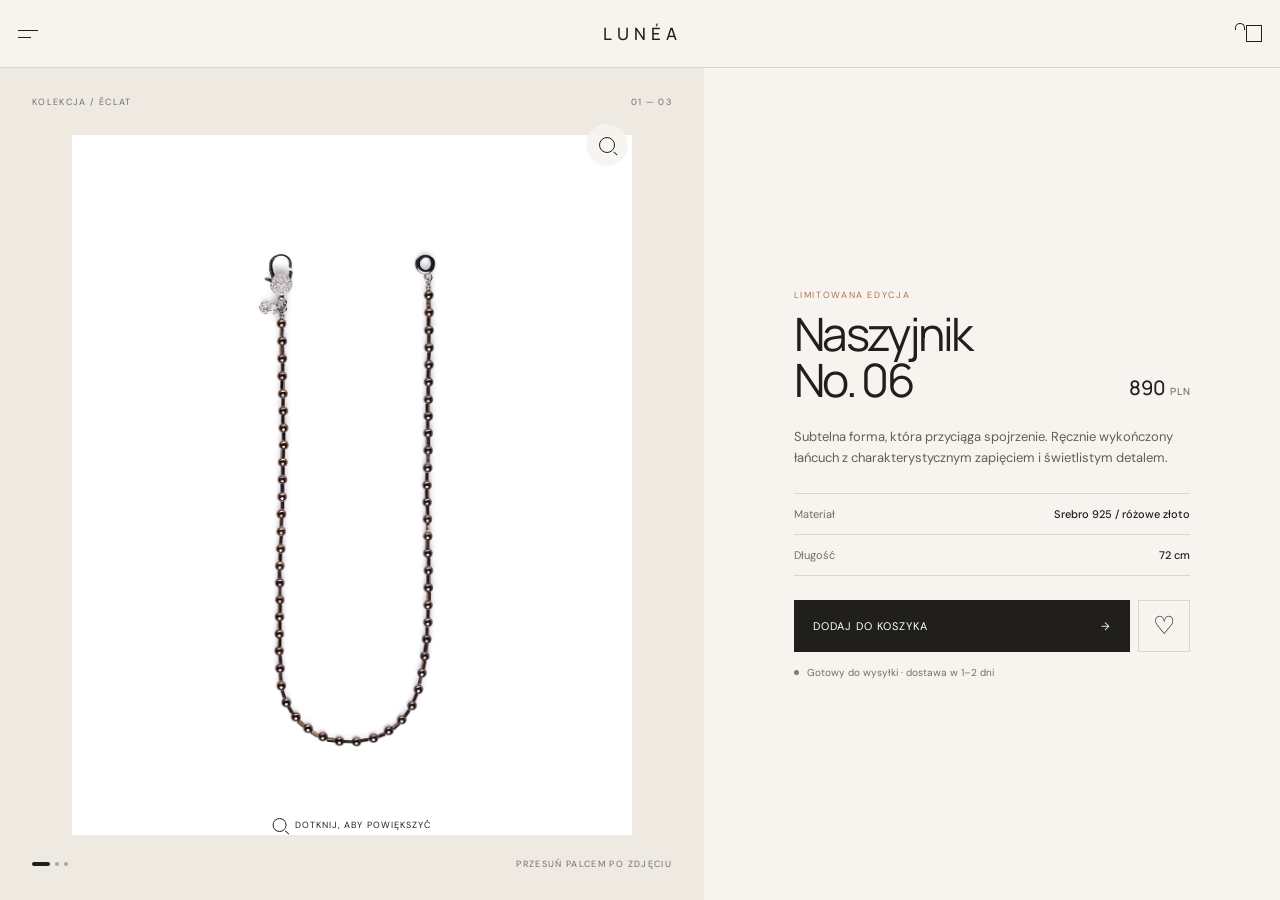
==== index.html @ ebd0be85 "Add files via upload" ====
<!doctype html>
<html lang="pl">
  <head>
    <meta charset="UTF-8" />
    <meta name="viewport" content="width=device-width, initial-scale=1, viewport-fit=cover" />
    <meta name="theme-color" content="#f7f4ef" />
    <meta
      name="description"
      content="Lunéa No. 06 — mobilna karta produktu z interaktywną lupą."
    />
    <title>Lunéa — naszyjnik No. 06</title>
    <link rel="preconnect" href="https://fonts.googleapis.com" />
    <link rel="preconnect" href="https://fonts.gstatic.com" crossorigin />
    <link
      href="https://fonts.googleapis.com/css2?family=DM+Sans:wght@400;500;600&family=Manrope:wght@400;500;600&display=swap"
      rel="stylesheet"
    />
    <link rel="stylesheet" href="styles.css" />
    <script src="script.js" defer></script>
  </head>
  <body>
    <header class="topbar">
      <button class="icon-button" type="button" aria-label="Otwórz menu">
        <span></span><span></span>
      </button>
      <a class="wordmark" href="#" aria-label="Lunéa, strona główna">LUNÉA</a>
      <button class="bag-button" type="button" aria-label="Koszyk, 0 produktów">
        <span class="bag-icon" aria-hidden="true"></span>
        <span class="bag-count">0</span>
      </button>
    </header>

    <main>
      <section class="product-gallery" aria-label="Galeria produktu">
        <div class="eyebrow-row">
          <p>KOLEKCJA / ÉCLAT</p>
          <span>01 — 03</span>
        </div>

        <div
          class="zoom-stage"
          id="zoomStage"
          role="img"
          tabindex="0"
          aria-label="Naszyjnik Lunéa No. 06. Dotknij lub przesuń palcem, aby zobaczyć detal."
        >
          <img
            id="productImage"
            src="SE-N6-1-D9s.jpg"
            alt="Długi naszyjnik w kolorze różowego złota z ozdobnym zapięciem"
            draggable="false"
          />
          <div class="lens" id="lens" aria-hidden="true"></div>
          <div class="zoom-hint" id="zoomHint">
            <span class="zoom-glyph" aria-hidden="true"></span>
            <span>DOTKNIJ, ABY POWIĘKSZYĆ</span>
          </div>
          <button class="zoom-toggle" id="zoomToggle" type="button" aria-label="Włącz powiększenie">
            <span aria-hidden="true"></span>
          </button>
        </div>

        <div class="gallery-footer">
          <div class="gallery-dots" aria-label="Zdjęcie 1 z 3">
            <span class="active"></span><span></span><span></span>
          </div>
          <p>Przesuń palcem po zdjęciu</p>
        </div>
      </section>

      <section class="product-info">
        <div class="product-heading">
          <div>
            <p class="kicker">LIMITOWANA EDYCJA</p>
            <h1>Naszyjnik<br />No. 06</h1>
          </div>
          <p class="price">890 <span>PLN</span></p>
        </div>

        <p class="description">
          Subtelna forma, która przyciąga spojrzenie. Ręcznie wykończony łańcuch
          z charakterystycznym zapięciem i świetlistym detalem.
        </p>

        <div class="details">
          <div><span>Materiał</span><strong>Srebro 925 / różowe złoto</strong></div>
          <div><span>Długość</span><strong>72 cm</strong></div>
        </div>

        <div class="purchase">
          <button class="add-button" type="button" id="addButton">
            <span id="addButtonLabel">Dodaj do koszyka</span>
            <span aria-hidden="true">→</span>
          </button>
          <button class="wishlist" type="button" aria-label="Dodaj do ulubionych">
            <span aria-hidden="true">♡</span>
          </button>
        </div>

        <div class="delivery-note">
          <span class="status-dot" aria-hidden="true"></span>
          <p>Gotowy do wysyłki · dostawa w 1–2 dni</p>
        </div>
      </section>
    </main>

    <div class="toast" id="toast" role="status" aria-live="polite">
      Produkt dodany do koszyka
    </div>
  </body>
</html>
---- styles.css ----
:root {
  --ink: #211f1c;
  --muted: #716d67;
  --paper: #f7f4ef;
  --cream: #eee9e1;
  --accent: #b46e50;
  --line: rgba(33, 31, 28, 0.14);
}

* {
  box-sizing: border-box;
}

html {
  background: var(--paper);
  color: var(--ink);
  font-family: "DM Sans", sans-serif;
  -webkit-tap-highlight-color: transparent;
}

body {
  margin: 0;
  min-width: 320px;
  background: var(--paper);
}

button,
a {
  color: inherit;
}

button {
  font: inherit;
}

.topbar {
  align-items: center;
  background: rgba(247, 244, 239, 0.94);
  border-bottom: 1px solid var(--line);
  display: grid;
  grid-template-columns: 44px 1fr 44px;
  height: 68px;
  padding: 0 max(18px, env(safe-area-inset-left));
  position: sticky;
  top: 0;
  z-index: 20;
  backdrop-filter: blur(14px);
}

.wordmark {
  font: 500 17px/1 "Manrope", sans-serif;
  letter-spacing: 0.28em;
  text-align: center;
  text-decoration: none;
  text-indent: 0.28em;
}

.icon-button,
.bag-button,
.zoom-toggle,
.wishlist {
  border: 0;
  background: transparent;
  cursor: pointer;
}

.icon-button {
  align-items: flex-start;
  display: flex;
  flex-direction: column;
  gap: 6px;
  justify-content: center;
  height: 44px;
  padding: 0;
}

.icon-button span {
  background: var(--ink);
  display: block;
  height: 1px;
  width: 20px;
}

.icon-button span:last-child {
  width: 13px;
}

.bag-button {
  align-items: center;
  display: flex;
  height: 44px;
  justify-content: flex-end;
  padding: 0;
  position: relative;
}

.bag-icon {
  border: 1px solid var(--ink);
  display: block;
  height: 17px;
  width: 16px;
}

.bag-icon::before {
  border: 1px solid var(--ink);
  border-bottom: 0;
  border-radius: 7px 7px 0 0;
  content: "";
  height: 6px;
  left: 50%;
  position: absolute;
  top: 11px;
  transform: translateX(-50%);
  width: 8px;
}

.bag-count {
  align-items: center;
  background: var(--accent);
  border-radius: 50%;
  color: white;
  display: none;
  font-size: 9px;
  height: 16px;
  justify-content: center;
  position: absolute;
  right: -6px;
  top: 5px;
  width: 16px;
}

.bag-count.visible {
  display: flex;
}

.product-gallery {
  background: var(--cream);
  padding: 22px 18px 16px;
}

.eyebrow-row,
.gallery-footer {
  align-items: center;
  color: var(--muted);
  display: flex;
  font-size: 9px;
  justify-content: space-between;
  letter-spacing: 0.15em;
  text-transform: uppercase;
}

.eyebrow-row p,
.gallery-footer p {
  margin: 0;
}

.zoom-stage {
  cursor: zoom-in;
  height: min(64vh, 580px);
  margin: 12px auto 8px;
  max-width: 560px;
  overflow: hidden;
  position: relative;
  touch-action: pan-y;
  user-select: none;
}

.zoom-stage > img {
  display: block;
  height: 100%;
  object-fit: contain;
  pointer-events: none;
  transition: opacity 220ms ease;
  width: 100%;
}

.zoom-stage.zooming {
  cursor: none;
  touch-action: none;
}

.lens {
  background-image: url("SE-N6-1-D9s.jpg");
  background-repeat: no-repeat;
  border: 1px solid rgba(255, 255, 255, 0.9);
  border-radius: 50%;
  box-shadow: 0 12px 36px rgba(25, 20, 17, 0.2);
  display: none;
  height: 148px;
  left: 50%;
  pointer-events: none;
  position: absolute;
  top: 50%;
  transform: translate(-50%, -50%);
  width: 148px;
  z-index: 4;
}

.zooming .lens {
  display: block;
}

.zoom-hint {
  align-items: center;
  bottom: 18px;
  display: flex;
  font-size: 9px;
  gap: 8px;
  left: 50%;
  letter-spacing: 0.12em;
  pointer-events: none;
  position: absolute;
  transform: translateX(-50%);
  transition: opacity 180ms ease;
  white-space: nowrap;
}

.zooming .zoom-hint {
  opacity: 0;
}

.zoom-glyph,
.zoom-toggle span {
  border: 1px solid currentColor;
  border-radius: 50%;
  display: block;
  height: 14px;
  position: relative;
  width: 14px;
}

.zoom-glyph::after,
.zoom-toggle span::after {
  background: currentColor;
  bottom: -4px;
  content: "";
  height: 5px;
  position: absolute;
  right: -2px;
  transform: rotate(-45deg);
  width: 1px;
}

.zoom-toggle {
  align-items: center;
  background: rgba(247, 244, 239, 0.9);
  border-radius: 50%;
  display: flex;
  height: 42px;
  justify-content: center;
  position: absolute;
  right: 4px;
  top: 4px;
  width: 42px;
  z-index: 6;
}

.zoom-toggle span {
  height: 16px;
  width: 16px;
}

.gallery-dots {
  display: flex;
  gap: 5px;
}

.gallery-dots span {
  background: #aaa59d;
  border-radius: 50%;
  height: 4px;
  width: 4px;
}

.gallery-dots .active {
  background: var(--ink);
  width: 18px;
  border-radius: 4px;
}

.product-info {
  padding: 28px 20px calc(34px + env(safe-area-inset-bottom));
}

.product-heading {
  align-items: flex-end;
  display: flex;
  gap: 18px;
  justify-content: space-between;
}

.kicker {
  color: var(--accent);
  font-size: 9px;
  letter-spacing: 0.18em;
  margin: 0 0 10px;
}

h1 {
  font: 400 clamp(34px, 10vw, 46px)/0.98 "Manrope", sans-serif;
  letter-spacing: -0.055em;
  margin: 0;
}

.price {
  font: 500 20px/1 "Manrope", sans-serif;
  margin: 0 0 4px;
  white-space: nowrap;
}

.price span {
  color: var(--muted);
  font-size: 10px;
  letter-spacing: 0.08em;
}

.description {
  color: #625f59;
  font-size: 13px;
  line-height: 1.65;
  margin: 24px 0;
  max-width: 520px;
}

.details {
  border-bottom: 1px solid var(--line);
  border-top: 1px solid var(--line);
  margin-bottom: 24px;
}

.details div {
  display: flex;
  font-size: 11px;
  justify-content: space-between;
  padding: 13px 0;
}

.details div + div {
  border-top: 1px solid var(--line);
}

.details span {
  color: var(--muted);
}

.details strong {
  font-weight: 500;
}

.purchase {
  display: grid;
  gap: 8px;
  grid-template-columns: 1fr 52px;
}

.add-button {
  align-items: center;
  background: var(--ink);
  border: 1px solid var(--ink);
  color: white;
  cursor: pointer;
  display: flex;
  font-size: 11px;
  justify-content: space-between;
  letter-spacing: 0.09em;
  min-height: 52px;
  padding: 0 18px;
  text-transform: uppercase;
}

.add-button.added {
  background: var(--accent);
  border-color: var(--accent);
}

.wishlist {
  border: 1px solid var(--line);
  font-size: 25px;
}

.wishlist.active {
  background: var(--accent);
  border-color: var(--accent);
  color: white;
}

.delivery-note {
  align-items: center;
  color: var(--muted);
  display: flex;
  font-size: 10px;
  gap: 8px;
  margin-top: 14px;
}

.delivery-note p {
  margin: 0;
}

.status-dot {
  background: #718764;
  border-radius: 50%;
  height: 5px;
  width: 5px;
}

.toast {
  background: var(--ink);
  bottom: calc(18px + env(safe-area-inset-bottom));
  color: white;
  font-size: 12px;
  left: 50%;
  opacity: 0;
  padding: 13px 18px;
  pointer-events: none;
  position: fixed;
  transform: translate(-50%, 20px);
  transition: 220ms ease;
  white-space: nowrap;
  z-index: 30;
}

.toast.visible {
  opacity: 1;
  transform: translate(-50%, 0);
}

:focus-visible {
  outline: 2px solid var(--accent);
  outline-offset: 3px;
}

@media (min-width: 720px) {
  main {
    display: grid;
    grid-template-columns: minmax(0, 1.1fr) minmax(340px, 0.9fr);
    min-height: calc(100vh - 68px);
  }

  .product-gallery {
    padding: 28px 32px 22px;
  }

  .product-info {
    align-self: center;
    padding: 48px clamp(36px, 7vw, 96px);
  }

  .zoom-stage {
    height: calc(100vh - 170px);
  }
}

@media (prefers-reduced-motion: reduce) {
  *,
  *::before,
  *::after {
    scroll-behavior: auto !important;
    transition-duration: 0.01ms !important;
  }
}
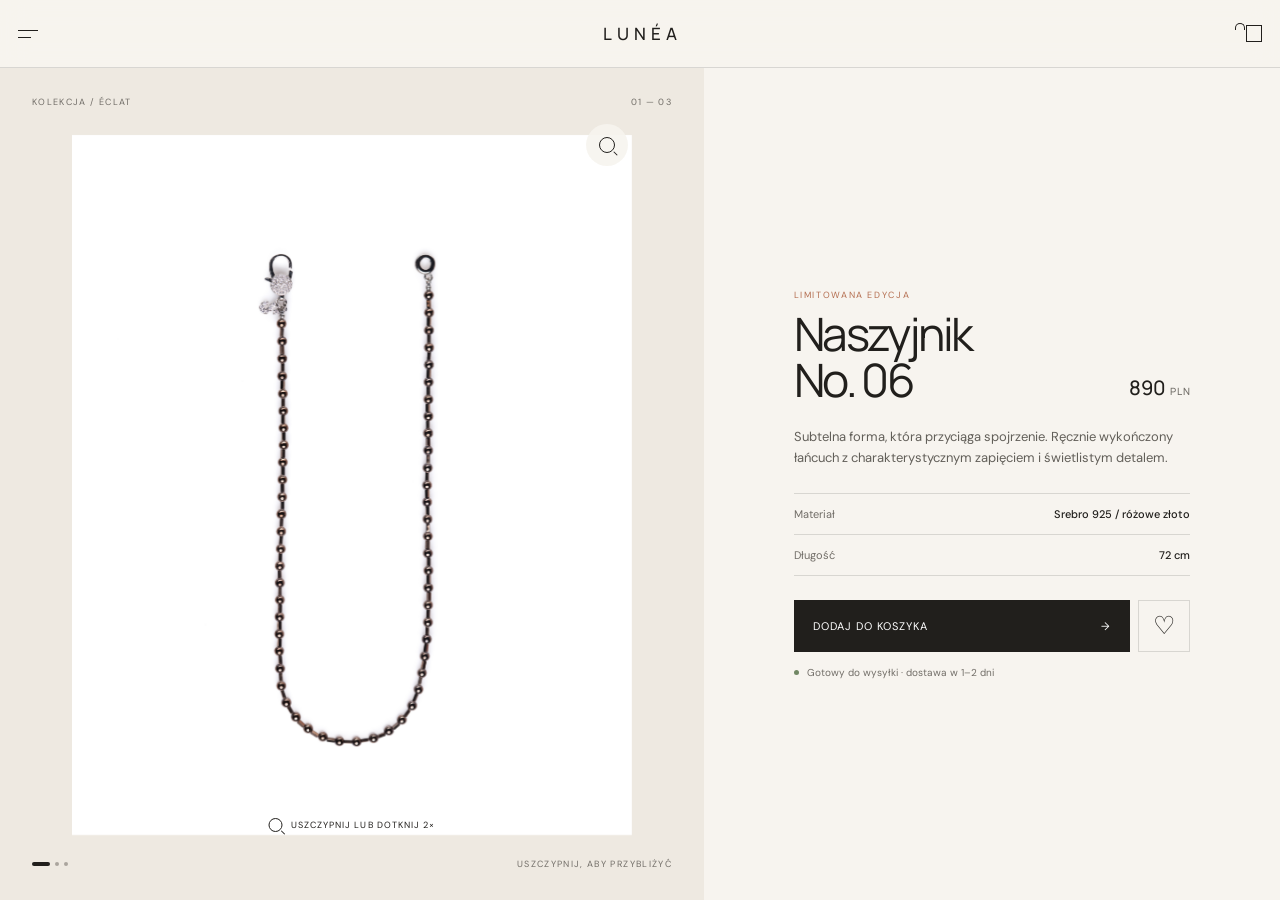
==== commit f5715392: "Add files via upload" ====
--- a/index.html
+++ b/index.html
@@ -42,7 +42,7 @@
           id="zoomStage"
           role="img"
           tabindex="0"
-          aria-label="Naszyjnik Lunéa No. 06. Dotknij lub przesuń palcem, aby zobaczyć detal."
+          aria-label="Naszyjnik Lunéa No. 06. Uszczypnij zdjęcie lub dotknij je dwukrotnie, aby powiększyć."
         >
           <img
             id="productImage"
@@ -50,10 +50,9 @@
             alt="Długi naszyjnik w kolorze różowego złota z ozdobnym zapięciem"
             draggable="false"
           />
-          <div class="lens" id="lens" aria-hidden="true"></div>
           <div class="zoom-hint" id="zoomHint">
             <span class="zoom-glyph" aria-hidden="true"></span>
-            <span>DOTKNIJ, ABY POWIĘKSZYĆ</span>
+            <span>USZCZYPNIJ LUB DOTKNIJ 2×</span>
           </div>
           <button class="zoom-toggle" id="zoomToggle" type="button" aria-label="Włącz powiększenie">
             <span aria-hidden="true"></span>
@@ -64,7 +63,7 @@
           <div class="gallery-dots" aria-label="Zdjęcie 1 z 3">
             <span class="active"></span><span></span><span></span>
           </div>
-          <p>Przesuń palcem po zdjęciu</p>
+          <p>Uszczypnij, aby przybliżyć</p>
         </div>
       </section>
 
--- a/styles.css
+++ b/styles.css
@@ -170,34 +170,23 @@
   height: 100%;
   object-fit: contain;
   pointer-events: none;
-  transition: opacity 220ms ease;
+  transform-origin: center;
+  transition: transform 220ms cubic-bezier(0.2, 0.8, 0.2, 1);
+  will-change: transform;
   width: 100%;
 }
 
 .zoom-stage.zooming {
-  cursor: none;
+  cursor: grab;
   touch-action: none;
 }
 
-.lens {
-  background-image: url("SE-N6-1-D9s.jpg");
-  background-repeat: no-repeat;
-  border: 1px solid rgba(255, 255, 255, 0.9);
-  border-radius: 50%;
-  box-shadow: 0 12px 36px rgba(25, 20, 17, 0.2);
-  display: none;
-  height: 148px;
-  left: 50%;
-  pointer-events: none;
-  position: absolute;
-  top: 50%;
-  transform: translate(-50%, -50%);
-  width: 148px;
-  z-index: 4;
-}
-
-.zooming .lens {
-  display: block;
+.zoom-stage.dragging {
+  cursor: grabbing;
+}
+
+.zoom-stage.gesture-active > img {
+  transition: none;
 }
 
 .zoom-hint {
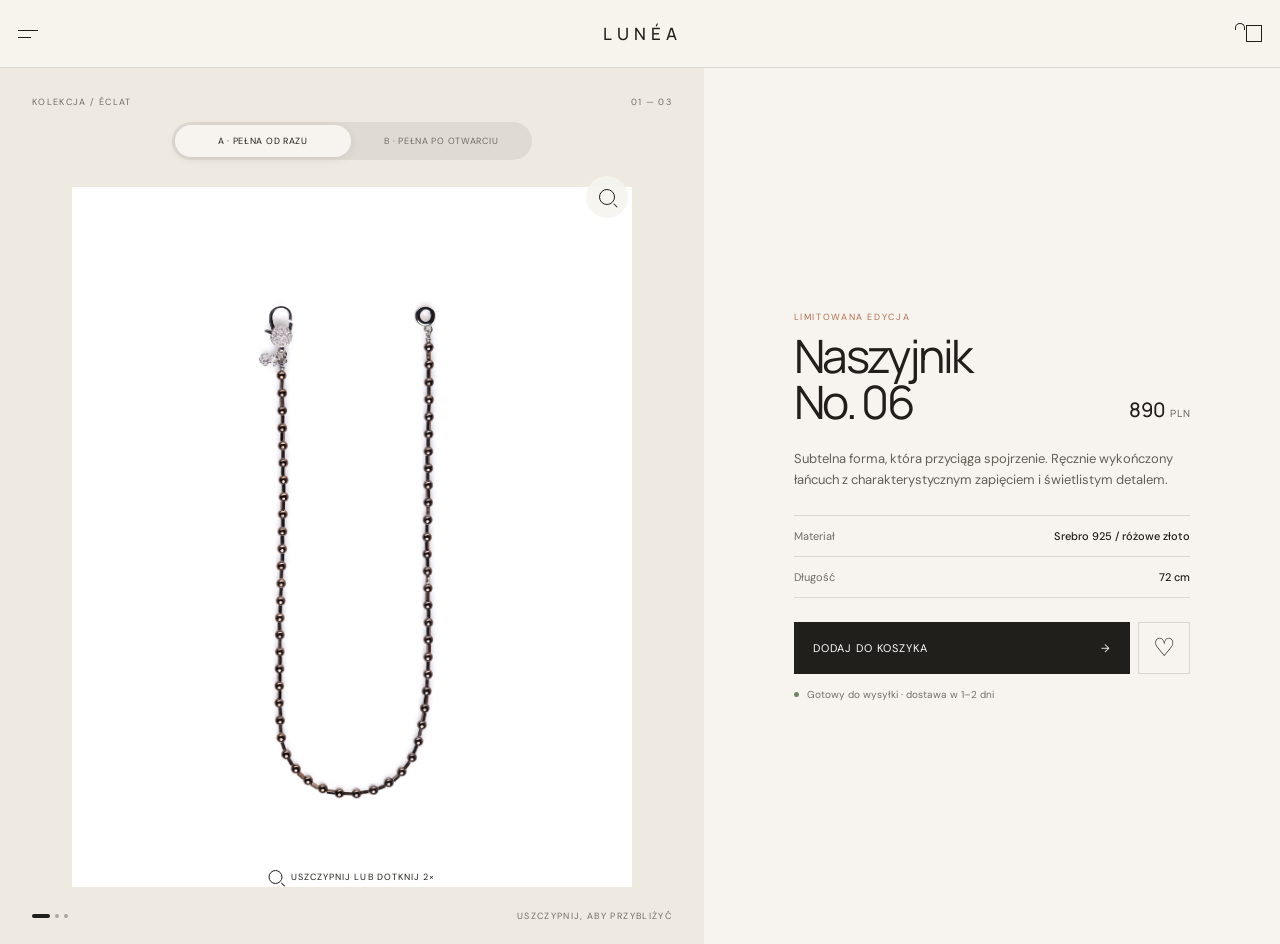
==== commit 0e6a68f4: "Add files via upload" ====
--- a/index.html
+++ b/index.html
@@ -37,6 +37,15 @@
           <span>01 — 03</span>
         </div>
 
+        <div class="version-switcher" aria-label="Wybierz wariant ładowania zdjęcia">
+          <button class="version-button active" type="button" data-version="a" aria-pressed="true">
+            A · pełna od razu
+          </button>
+          <button class="version-button" type="button" data-version="b" aria-pressed="false">
+            B · pełna po otwarciu
+          </button>
+        </div>
+
         <div
           class="zoom-stage"
           id="zoomStage"
@@ -47,6 +56,8 @@
           <img
             id="productImage"
             src="SE-N6-1-D9s.jpg"
+            data-preview-src="SE-N6-1-D9s-preview.jpg"
+            data-full-src="SE-N6-1-D9s.jpg"
             alt="Długi naszyjnik w kolorze różowego złota z ozdobnym zapięciem"
             draggable="false"
           />
@@ -55,6 +66,9 @@
             <span>USZCZYPNIJ LUB DOTKNIJ 2×</span>
           </div>
           <button class="zoom-toggle" id="zoomToggle" type="button" aria-label="Włącz powiększenie">
+            <span aria-hidden="true"></span>
+          </button>
+          <button class="gallery-close" id="galleryClose" type="button" aria-label="Zamknij zdjęcie">
             <span aria-hidden="true"></span>
           </button>
         </div>
--- a/styles.css
+++ b/styles.css
@@ -58,6 +58,7 @@
 .icon-button,
 .bag-button,
 .zoom-toggle,
+.gallery-close,
 .wishlist {
   border: 0;
   background: transparent;
@@ -154,12 +155,44 @@
   margin: 0;
 }
 
+.version-switcher {
+  background: rgba(33, 31, 28, 0.07);
+  border-radius: 999px;
+  display: grid;
+  gap: 3px;
+  grid-template-columns: 1fr 1fr;
+  margin: 14px auto 0;
+  max-width: 360px;
+  padding: 3px;
+}
+
+.version-button {
+  background: transparent;
+  border: 0;
+  border-radius: 999px;
+  color: var(--muted);
+  cursor: pointer;
+  font-size: 9px;
+  letter-spacing: 0.08em;
+  min-height: 32px;
+  padding: 0 10px;
+  text-transform: uppercase;
+}
+
+.version-button.active {
+  background: var(--paper);
+  box-shadow: 0 2px 10px rgba(33, 31, 28, 0.08);
+  color: var(--ink);
+}
+
 .zoom-stage {
+  box-sizing: border-box;
   cursor: zoom-in;
   height: min(64vh, 580px);
   margin: 12px auto 8px;
   max-width: 560px;
   overflow: hidden;
+  overscroll-behavior: contain;
   position: relative;
   touch-action: pan-y;
   user-select: none;
@@ -167,13 +200,50 @@
 
 .zoom-stage > img {
   display: block;
-  height: 100%;
+  height: auto;
+  left: 50%;
   object-fit: contain;
   pointer-events: none;
-  transform-origin: center;
-  transition: transform 220ms cubic-bezier(0.2, 0.8, 0.2, 1);
-  will-change: transform;
-  width: 100%;
+  position: absolute;
+  top: 50%;
+  transform: translate(-50%, -50%);
+  transition:
+    opacity 180ms ease,
+    filter 180ms ease;
+  width: auto;
+}
+
+.zoom-stage.full-image-loading::after {
+  align-items: center;
+  background: rgba(247, 244, 239, 0.9);
+  border-radius: 999px;
+  bottom: max(24px, env(safe-area-inset-bottom));
+  content: "Ładowanie pełnej jakości…";
+  display: flex;
+  font-size: 10px;
+  left: 50%;
+  letter-spacing: 0.08em;
+  min-height: 32px;
+  padding: 0 16px;
+  pointer-events: none;
+  position: absolute;
+  text-transform: uppercase;
+  transform: translateX(-50%);
+  white-space: nowrap;
+  z-index: 9;
+}
+
+.zoom-stage.full-image-loading > img {
+  filter: blur(1px);
+}
+
+.zoom-stage > img.switching-resolution {
+  opacity: 0.92;
+}
+
+.zoom-stage > img.full-resolution-loaded {
+  filter: none;
+  opacity: 1;
 }
 
 .zoom-stage.zooming {
@@ -185,8 +255,34 @@
   cursor: grabbing;
 }
 
-.zoom-stage.gesture-active > img {
-  transition: none;
+.zoom-stage.expanded {
+  background: var(--paper);
+  box-sizing: border-box;
+  cursor: zoom-in;
+  height: auto;
+  inset: 0;
+  margin: 0;
+  max-width: none;
+  padding:
+    max(16px, env(safe-area-inset-top))
+    0
+    max(16px, env(safe-area-inset-bottom));
+  position: fixed;
+  touch-action: none;
+  width: auto;
+  z-index: 9999;
+}
+
+.zoom-stage.expanded.zooming {
+  cursor: grab;
+}
+
+.zoom-stage.expanded.dragging {
+  cursor: grabbing;
+}
+
+body.gallery-open {
+  overflow: hidden;
 }
 
 .zoom-hint {
@@ -247,6 +343,48 @@
 .zoom-toggle span {
   height: 16px;
   width: 16px;
+}
+
+.gallery-close {
+  align-items: center;
+  background: rgba(247, 244, 239, 0.92);
+  border: 1px solid var(--line);
+  border-radius: 50%;
+  display: none;
+  height: 42px;
+  justify-content: center;
+  left: max(14px, env(safe-area-inset-left));
+  position: absolute;
+  top: max(14px, env(safe-area-inset-top));
+  width: 42px;
+  z-index: 8;
+}
+
+.expanded .gallery-close {
+  display: flex;
+}
+
+.gallery-close span,
+.gallery-close span::after {
+  background: currentColor;
+  content: "";
+  height: 1px;
+  position: absolute;
+  transform: rotate(45deg);
+  width: 18px;
+}
+
+.gallery-close span::after {
+  transform: rotate(90deg);
+}
+
+.expanded .zoom-toggle {
+  right: max(14px, env(safe-area-inset-right));
+  top: max(14px, env(safe-area-inset-top));
+}
+
+.expanded .zoom-hint {
+  bottom: max(24px, env(safe-area-inset-bottom));
 }
 
 .gallery-dots {
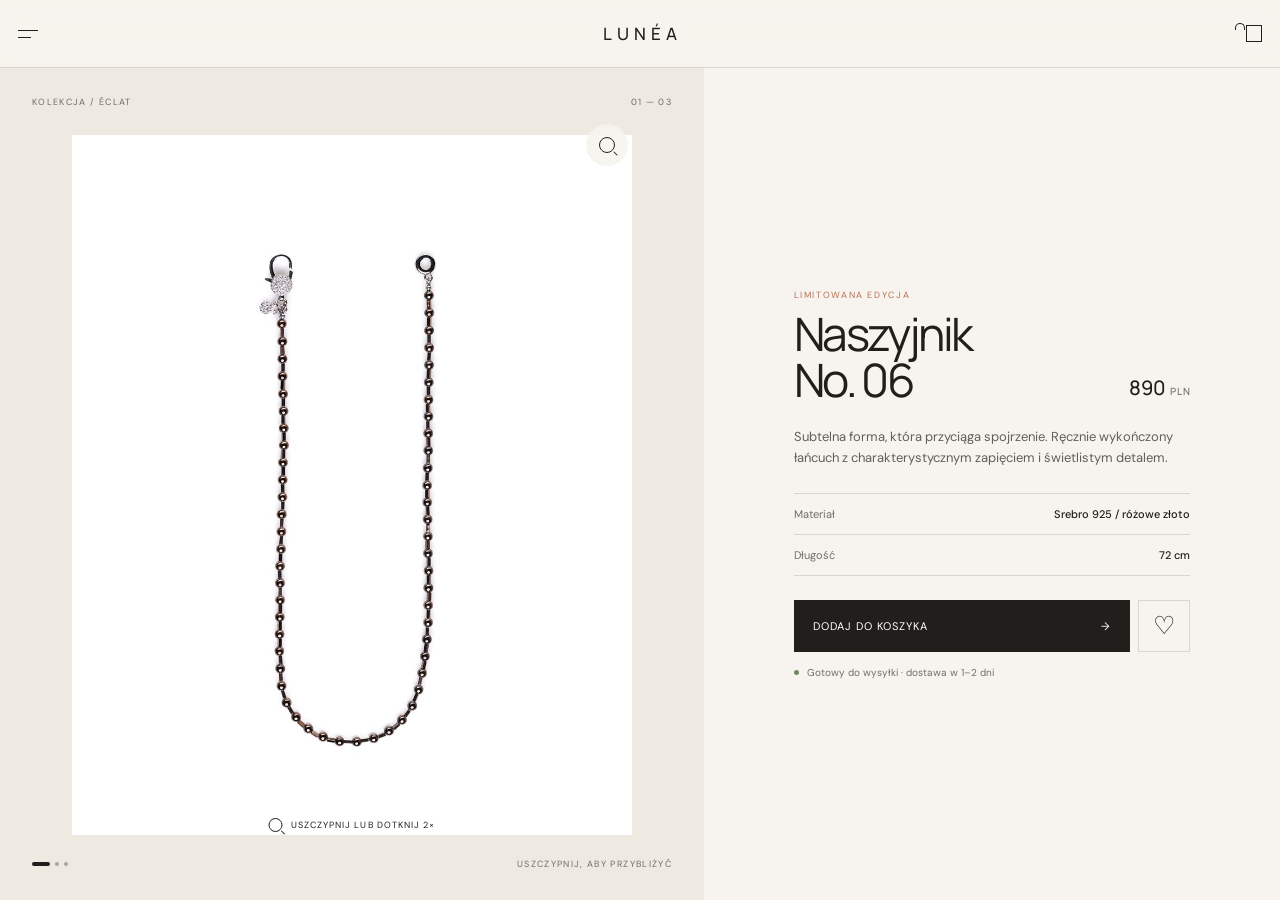
==== commit e8bf76f3: "Add files via upload" ====
--- a/index.html
+++ b/index.html
@@ -37,15 +37,6 @@
           <span>01 — 03</span>
         </div>
 
-        <div class="version-switcher" aria-label="Wybierz wariant ładowania zdjęcia">
-          <button class="version-button active" type="button" data-version="a" aria-pressed="true">
-            A · pełna od razu
-          </button>
-          <button class="version-button" type="button" data-version="b" aria-pressed="false">
-            B · pełna po otwarciu
-          </button>
-        </div>
-
         <div
           class="zoom-stage"
           id="zoomStage"
@@ -55,7 +46,7 @@
         >
           <img
             id="productImage"
-            src="SE-N6-1-D9s.jpg"
+            src="SE-N6-1-D9s-preview.jpg"
             data-preview-src="SE-N6-1-D9s-preview.jpg"
             data-full-src="SE-N6-1-D9s.jpg"
             alt="Długi naszyjnik w kolorze różowego złota z ozdobnym zapięciem"
--- a/styles.css
+++ b/styles.css
@@ -155,36 +155,6 @@
   margin: 0;
 }
 
-.version-switcher {
-  background: rgba(33, 31, 28, 0.07);
-  border-radius: 999px;
-  display: grid;
-  gap: 3px;
-  grid-template-columns: 1fr 1fr;
-  margin: 14px auto 0;
-  max-width: 360px;
-  padding: 3px;
-}
-
-.version-button {
-  background: transparent;
-  border: 0;
-  border-radius: 999px;
-  color: var(--muted);
-  cursor: pointer;
-  font-size: 9px;
-  letter-spacing: 0.08em;
-  min-height: 32px;
-  padding: 0 10px;
-  text-transform: uppercase;
-}
-
-.version-button.active {
-  background: var(--paper);
-  box-shadow: 0 2px 10px rgba(33, 31, 28, 0.08);
-  color: var(--ink);
-}
-
 .zoom-stage {
   box-sizing: border-box;
   cursor: zoom-in;
@@ -194,7 +164,7 @@
   overflow: hidden;
   overscroll-behavior: contain;
   position: relative;
-  touch-action: pan-y;
+  touch-action: none;
   user-select: none;
 }
 
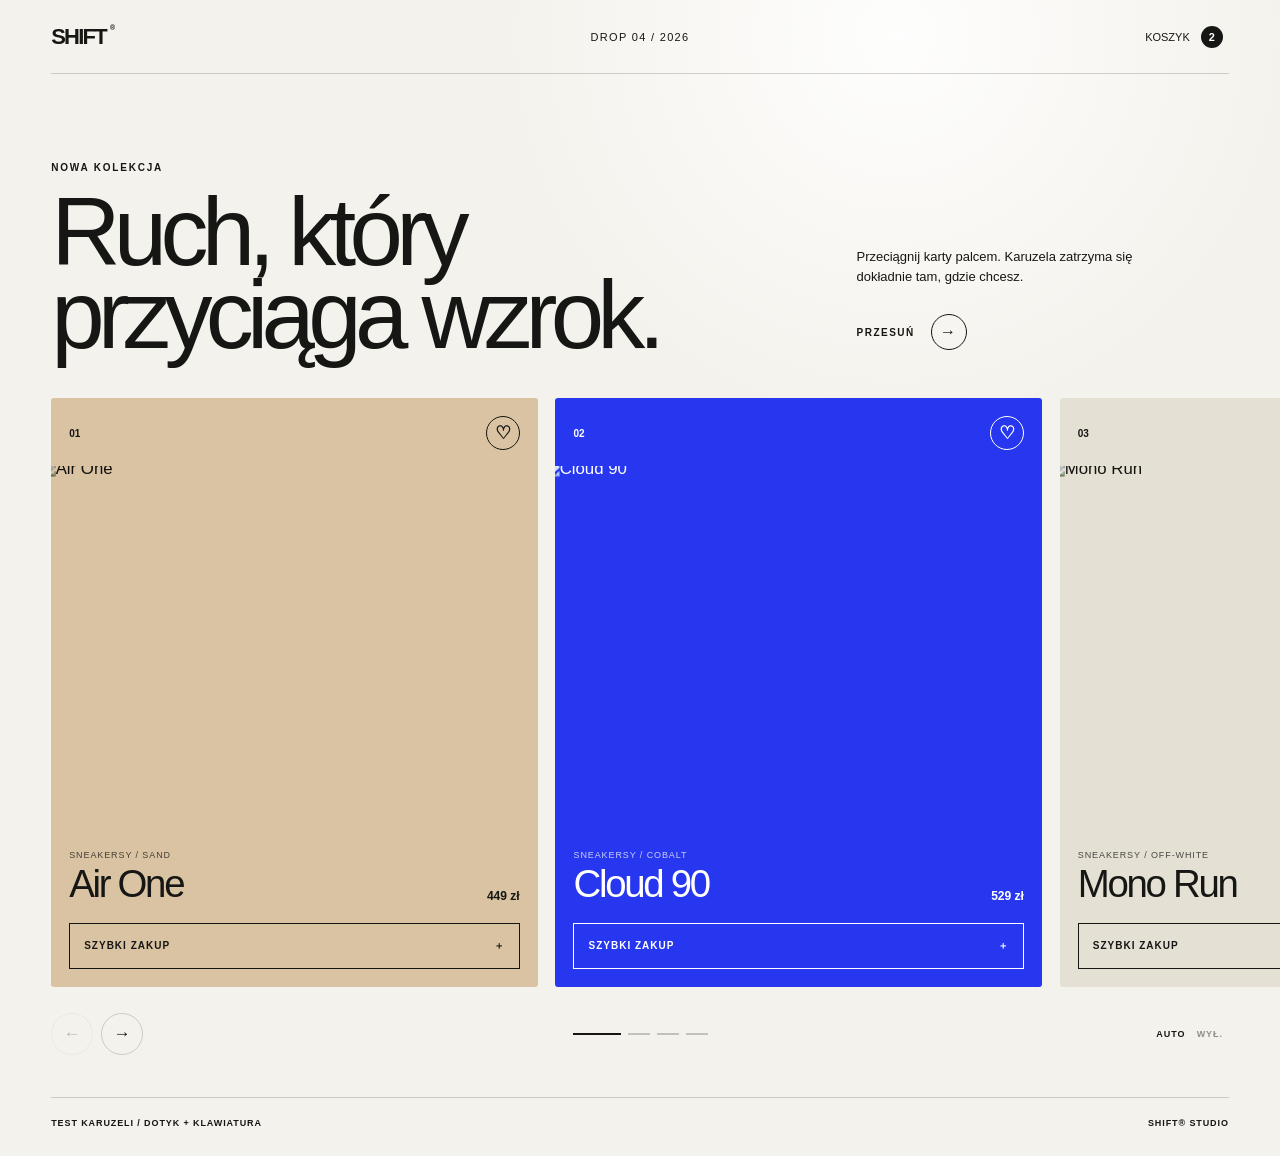
==== commit d86ff2ef: "Add files via upload" ====
--- a/index.html
+++ b/index.html
@@ -1,115 +1,75 @@
 <!doctype html>
 <html lang="pl">
   <head>
-    <meta charset="UTF-8" />
-    <meta name="viewport" content="width=device-width, initial-scale=1, viewport-fit=cover" />
-    <meta name="theme-color" content="#f7f4ef" />
-    <meta
-      name="description"
-      content="Lunéa No. 06 — mobilna karta produktu z interaktywną lupą."
-    />
-    <title>Lunéa — naszyjnik No. 06</title>
-    <link rel="preconnect" href="https://fonts.googleapis.com" />
-    <link rel="preconnect" href="https://fonts.gstatic.com" crossorigin />
-    <link
-      href="https://fonts.googleapis.com/css2?family=DM+Sans:wght@400;500;600&family=Manrope:wght@400;500;600&display=swap"
-      rel="stylesheet"
-    />
-    <link rel="stylesheet" href="styles.css" />
-    <script src="script.js" defer></script>
+    <meta charset="UTF-8">
+    <meta name="viewport" content="width=device-width, initial-scale=1.0">
+    <meta name="description" content="Mobilna karuzela produktów SHIFT">
+    <title>SHIFT® — karuzela produktów</title>
+    <link rel="stylesheet" href="style.css">
   </head>
   <body>
-    <header class="topbar">
-      <button class="icon-button" type="button" aria-label="Otwórz menu">
-        <span></span><span></span>
-      </button>
-      <a class="wordmark" href="#" aria-label="Lunéa, strona główna">LUNÉA</a>
-      <button class="bag-button" type="button" aria-label="Koszyk, 0 produktów">
-        <span class="bag-icon" aria-hidden="true"></span>
-        <span class="bag-count">0</span>
-      </button>
-    </header>
+    <main>
+      <nav class="nav" aria-label="Główna nawigacja">
+        <a class="brand" href="#">SHIFT<span>®</span></a>
+        <p>Drop 04 / 2026</p>
+        <button class="bag" type="button" aria-label="Koszyk, 2 produkty">Koszyk <b>2</b></button>
+      </nav>
 
-    <main>
-      <section class="product-gallery" aria-label="Galeria produktu">
-        <div class="eyebrow-row">
-          <p>KOLEKCJA / ÉCLAT</p>
-          <span>01 — 03</span>
+      <header class="intro">
+        <div>
+          <p class="eyebrow">Nowa kolekcja</p>
+          <h1>Ruch, który<br>przyciąga wzrok.</h1>
+        </div>
+        <div class="intro-copy">
+          <p>Przeciągnij karty palcem. Karuzela zatrzyma się dokładnie tam, gdzie chcesz.</p>
+          <span class="swipe-hint">Przesuń <i>→</i></span>
+        </div>
+      </header>
+
+      <section class="carousel-shell" aria-label="Karuzela produktów">
+        <div class="carousel" id="carousel" tabindex="0">
+          <article class="product-card sand" data-index="0" aria-label="Air One, 449 zł">
+            <div class="card-top"><span>01</span><button type="button" aria-label="Dodaj Air One do ulubionych">♡</button></div>
+            <div class="product-image"><img src="https://images.unsplash.com/photo-1542291026-7eec264c27ff?auto=format&fit=crop&w=1100&q=85" alt="Air One" draggable="false"></div>
+            <div class="product-info"><div><p>Sneakersy / Sand</p><h2>Air One</h2></div><strong>449 zł</strong></div>
+            <button class="quick-add" type="button">Szybki zakup <span>＋</span></button>
+          </article>
+
+          <article class="product-card blue" data-index="1" aria-label="Cloud 90, 529 zł">
+            <div class="card-top"><span>02</span><button type="button" aria-label="Dodaj Cloud 90 do ulubionych">♡</button></div>
+            <div class="product-image"><img src="https://images.unsplash.com/photo-1549298916-b41d501d3772?auto=format&fit=crop&w=1100&q=85" alt="Cloud 90" draggable="false"></div>
+            <div class="product-info"><div><p>Sneakersy / Cobalt</p><h2>Cloud 90</h2></div><strong>529 zł</strong></div>
+            <button class="quick-add" type="button">Szybki zakup <span>＋</span></button>
+          </article>
+
+          <article class="product-card cream" data-index="2" aria-label="Mono Run, 479 zł">
+            <div class="card-top"><span>03</span><button type="button" aria-label="Dodaj Mono Run do ulubionych">♡</button></div>
+            <div class="product-image"><img src="https://images.unsplash.com/photo-1608231387042-66d1773070a5?auto=format&fit=crop&w=1100&q=85" alt="Mono Run" draggable="false"></div>
+            <div class="product-info"><div><p>Sneakersy / Off-white</p><h2>Mono Run</h2></div><strong>479 zł</strong></div>
+            <button class="quick-add" type="button">Szybki zakup <span>＋</span></button>
+          </article>
+
+          <article class="product-card ink" data-index="3" aria-label="Night Shift, 559 zł">
+            <div class="card-top"><span>04</span><button type="button" aria-label="Dodaj Night Shift do ulubionych">♡</button></div>
+            <div class="product-image"><img src="https://images.unsplash.com/photo-1600269452121-4f2416e55c28?auto=format&fit=crop&w=1100&q=85" alt="Night Shift" draggable="false"></div>
+            <div class="product-info"><div><p>Sneakersy / Black</p><h2>Night Shift</h2></div><strong>559 zł</strong></div>
+            <button class="quick-add" type="button">Szybki zakup <span>＋</span></button>
+          </article>
+          <div class="track-end" aria-hidden="true"></div>
         </div>
 
-        <div
-          class="zoom-stage"
-          id="zoomStage"
-          role="img"
-          tabindex="0"
-          aria-label="Naszyjnik Lunéa No. 06. Uszczypnij zdjęcie lub dotknij je dwukrotnie, aby powiększyć."
-        >
-          <img
-            id="productImage"
-            src="SE-N6-1-D9s-preview.jpg"
-            data-preview-src="SE-N6-1-D9s-preview.jpg"
-            data-full-src="SE-N6-1-D9s.jpg"
-            alt="Długi naszyjnik w kolorze różowego złota z ozdobnym zapięciem"
-            draggable="false"
-          />
-          <div class="zoom-hint" id="zoomHint">
-            <span class="zoom-glyph" aria-hidden="true"></span>
-            <span>USZCZYPNIJ LUB DOTKNIJ 2×</span>
+        <div class="controls">
+          <div class="arrow-group">
+            <button id="previous" type="button" aria-label="Poprzedni produkt">←</button>
+            <button id="next" type="button" aria-label="Następny produkt">→</button>
           </div>
-          <button class="zoom-toggle" id="zoomToggle" type="button" aria-label="Włącz powiększenie">
-            <span aria-hidden="true"></span>
-          </button>
-          <button class="gallery-close" id="galleryClose" type="button" aria-label="Zamknij zdjęcie">
-            <span aria-hidden="true"></span>
-          </button>
-        </div>
-
-        <div class="gallery-footer">
-          <div class="gallery-dots" aria-label="Zdjęcie 1 z 3">
-            <span class="active"></span><span></span><span></span>
-          </div>
-          <p>Uszczypnij, aby przybliżyć</p>
+          <div class="progress" id="progress" aria-label="Wybór produktu"></div>
+          <button id="autoplay" type="button" class="autoplay" aria-pressed="false">Auto <span>Wył.</span></button>
         </div>
       </section>
 
-      <section class="product-info">
-        <div class="product-heading">
-          <div>
-            <p class="kicker">LIMITOWANA EDYCJA</p>
-            <h1>Naszyjnik<br />No. 06</h1>
-          </div>
-          <p class="price">890 <span>PLN</span></p>
-        </div>
-
-        <p class="description">
-          Subtelna forma, która przyciąga spojrzenie. Ręcznie wykończony łańcuch
-          z charakterystycznym zapięciem i świetlistym detalem.
-        </p>
-
-        <div class="details">
-          <div><span>Materiał</span><strong>Srebro 925 / różowe złoto</strong></div>
-          <div><span>Długość</span><strong>72 cm</strong></div>
-        </div>
-
-        <div class="purchase">
-          <button class="add-button" type="button" id="addButton">
-            <span id="addButtonLabel">Dodaj do koszyka</span>
-            <span aria-hidden="true">→</span>
-          </button>
-          <button class="wishlist" type="button" aria-label="Dodaj do ulubionych">
-            <span aria-hidden="true">♡</span>
-          </button>
-        </div>
-
-        <div class="delivery-note">
-          <span class="status-dot" aria-hidden="true"></span>
-          <p>Gotowy do wysyłki · dostawa w 1–2 dni</p>
-        </div>
-      </section>
+      <footer><p>Test karuzeli / dotyk + klawiatura</p><p>SHIFT® Studio</p></footer>
     </main>
-
-    <div class="toast" id="toast" role="status" aria-live="polite">
-      Produkt dodany do koszyka
-    </div>
+    <script src="script.js"></script>
   </body>
 </html>
--- a/style.css
+++ b/style.css
@@ -0,0 +1,3 @@
+:root{--ink:#161614;--paper:#f4f2ec;--line:rgba(22,22,20,.18)}*{box-sizing:border-box}html{background:var(--paper);color:var(--ink);scroll-behavior:smooth}body{margin:0;font-family:Arial,Helvetica,sans-serif;background:radial-gradient(circle at 70% 3%,rgba(255,255,255,.9),transparent 25rem),var(--paper)}button,a{color:inherit;font:inherit}button{cursor:pointer}main{min-height:100svh;overflow:hidden}.nav{height:74px;display:grid;grid-template-columns:1fr auto 1fr;align-items:center;margin:0 4vw;border-bottom:1px solid var(--line);font-size:11px;letter-spacing:.12em;text-transform:uppercase}.brand{width:max-content;font-size:22px;font-weight:900;letter-spacing:-.08em;text-decoration:none}.brand span{margin-left:4px;font-size:7px;vertical-align:top}.nav p{margin:0}.bag{justify-self:end;border:0;background:transparent;text-transform:uppercase}.bag b{display:inline-grid;place-items:center;width:22px;aspect-ratio:1;margin-left:8px;border-radius:50%;color:#fff;background:var(--ink)}.intro{display:grid;grid-template-columns:1.35fr .65fr;align-items:end;gap:32px;padding:clamp(38px,7vw,88px) 4vw 32px}.eyebrow{margin:0 0 18px;font-size:10px;font-weight:700;letter-spacing:.18em;text-transform:uppercase}h1{max-width:900px;margin:0;font-size:clamp(54px,7.5vw,118px);font-weight:500;line-height:.86;letter-spacing:-.07em}.intro-copy{max-width:390px;padding-bottom:6px}.intro-copy p{max-width:320px;margin:0 0 28px;font-size:13px;line-height:1.5}.swipe-hint{display:flex;align-items:center;gap:16px;font-size:10px;font-weight:700;letter-spacing:.15em;text-transform:uppercase}.swipe-hint i{display:grid;place-items:center;width:36px;aspect-ratio:1;border:1px solid var(--ink);border-radius:50%;font-size:16px;font-style:normal}.carousel-shell{margin-top:10px}.carousel{display:flex;gap:clamp(12px,1.4vw,22px);overflow-x:auto;padding:0 4vw 12px;scroll-snap-type:x mandatory;scroll-padding-inline:4vw;overscroll-behavior-x:contain;scrollbar-width:none;touch-action:pan-x pan-y;-webkit-overflow-scrolling:touch}.carousel::-webkit-scrollbar{display:none}.carousel:focus-visible{outline:2px solid var(--ink);outline-offset:-2px}.product-card{position:relative;flex:0 0 min(38vw,510px);min-height:clamp(400px,46vw,630px);display:flex;flex-direction:column;padding:18px;border-radius:3px;scroll-snap-align:start;overflow:hidden}.sand{background:#d9c3a2}.blue{background:#2637ef;color:#fff}.cream{background:#e4e0d3}.ink{background:#242422;color:#fff}.card-top{position:relative;z-index:2;display:flex;justify-content:space-between;align-items:center;font-size:10px;font-weight:700}.card-top button{display:grid;place-items:center;width:34px;height:34px;border:1px solid currentColor;border-radius:50%;background:transparent;font-size:18px;transition:transform 180ms ease,background 180ms ease}.card-top button:hover{transform:scale(1.08);background:rgba(255,255,255,.25)}.product-image{flex:1;display:grid;place-items:center;margin:16px -18px 8px;overflow:hidden}.product-image img{width:100%;height:100%;max-height:370px;object-fit:cover;mix-blend-mode:multiply;transform:scale(1.05);transition:transform 650ms cubic-bezier(.2,.8,.2,1);user-select:none}.blue .product-image img,.ink .product-image img{mix-blend-mode:screen}.product-card:hover .product-image img{transform:scale(1.1)}.product-info{display:flex;justify-content:space-between;align-items:end;gap:20px;margin-top:auto}.product-info p{margin:0 0 6px;font-size:9px;letter-spacing:.1em;text-transform:uppercase;opacity:.75}.product-info h2{margin:0;font-size:clamp(28px,3vw,48px);font-weight:500;line-height:.95;letter-spacing:-.06em}.product-info strong{flex:none;font-size:12px}.quick-add{display:flex;justify-content:space-between;align-items:center;height:46px;margin-top:20px;padding:0 14px;border:1px solid currentColor;background:transparent;font-size:10px;font-weight:700;letter-spacing:.1em;text-transform:uppercase;transition:background 180ms ease,color 180ms ease}.quick-add:hover{color:#fff;background:var(--ink)}.blue .quick-add:hover,.ink .quick-add:hover{color:var(--ink);background:#fff}.track-end{flex:0 0 calc(4vw - 22px)}.controls{display:grid;grid-template-columns:1fr auto 1fr;align-items:center;gap:24px;padding:14px 4vw 42px}.arrow-group{display:flex;gap:8px}.arrow-group button{display:grid;place-items:center;width:42px;aspect-ratio:1;border:1px solid var(--line);border-radius:50%;background:transparent;font-size:17px}.arrow-group button:hover:not(:disabled){color:#fff;background:var(--ink)}.arrow-group button:disabled{opacity:.25;cursor:default}.progress{display:flex;align-items:center;gap:7px}.progress button{width:22px;height:2px;padding:0;border:0;background:rgba(22,22,20,.22);transition:width 240ms ease,background 240ms ease}.progress button.active{width:48px;background:var(--ink)}.autoplay{justify-self:end;border:0;background:transparent;font-size:9px;font-weight:700;letter-spacing:.1em;text-transform:uppercase}.autoplay span{margin-left:8px;opacity:.45}.autoplay.on span{opacity:1;color:#2637ef}footer{display:flex;justify-content:space-between;margin:0 4vw;padding:20px 0 28px;border-top:1px solid var(--line);font-size:9px;font-weight:700;letter-spacing:.1em;text-transform:uppercase}footer p{margin:0}
+@media(max-width:760px){.nav{height:62px;grid-template-columns:1fr 1fr;margin-inline:18px}.nav>p{display:none}.intro{display:block;padding:38px 18px 24px}.eyebrow{margin-bottom:14px}h1{font-size:clamp(49px,15.5vw,72px);line-height:.89}.intro-copy{display:flex;justify-content:space-between;align-items:end;gap:18px;margin-top:28px;max-width:none}.intro-copy p{max-width:230px;margin:0;font-size:11px}.swipe-hint{flex-direction:column-reverse;gap:6px;font-size:8px}.swipe-hint i{width:32px}.carousel{gap:10px;padding-inline:18px;scroll-padding-inline:18px}.product-card{flex-basis:calc(88vw - 18px);min-height:min(128vw,540px);padding:15px}.product-image{margin-inline:-15px}.product-info h2{font-size:35px}.track-end{flex-basis:8px}.controls{grid-template-columns:1fr auto;padding:12px 18px 34px}.arrow-group{display:none}.progress{justify-self:start}.progress button{width:16px}.progress button.active{width:38px}.autoplay{grid-column:2}footer{margin-inline:18px}footer p:first-child{max-width:150px}}
+@media(prefers-reduced-motion:reduce){html{scroll-behavior:auto}.product-image img,.progress button{transition:none}}
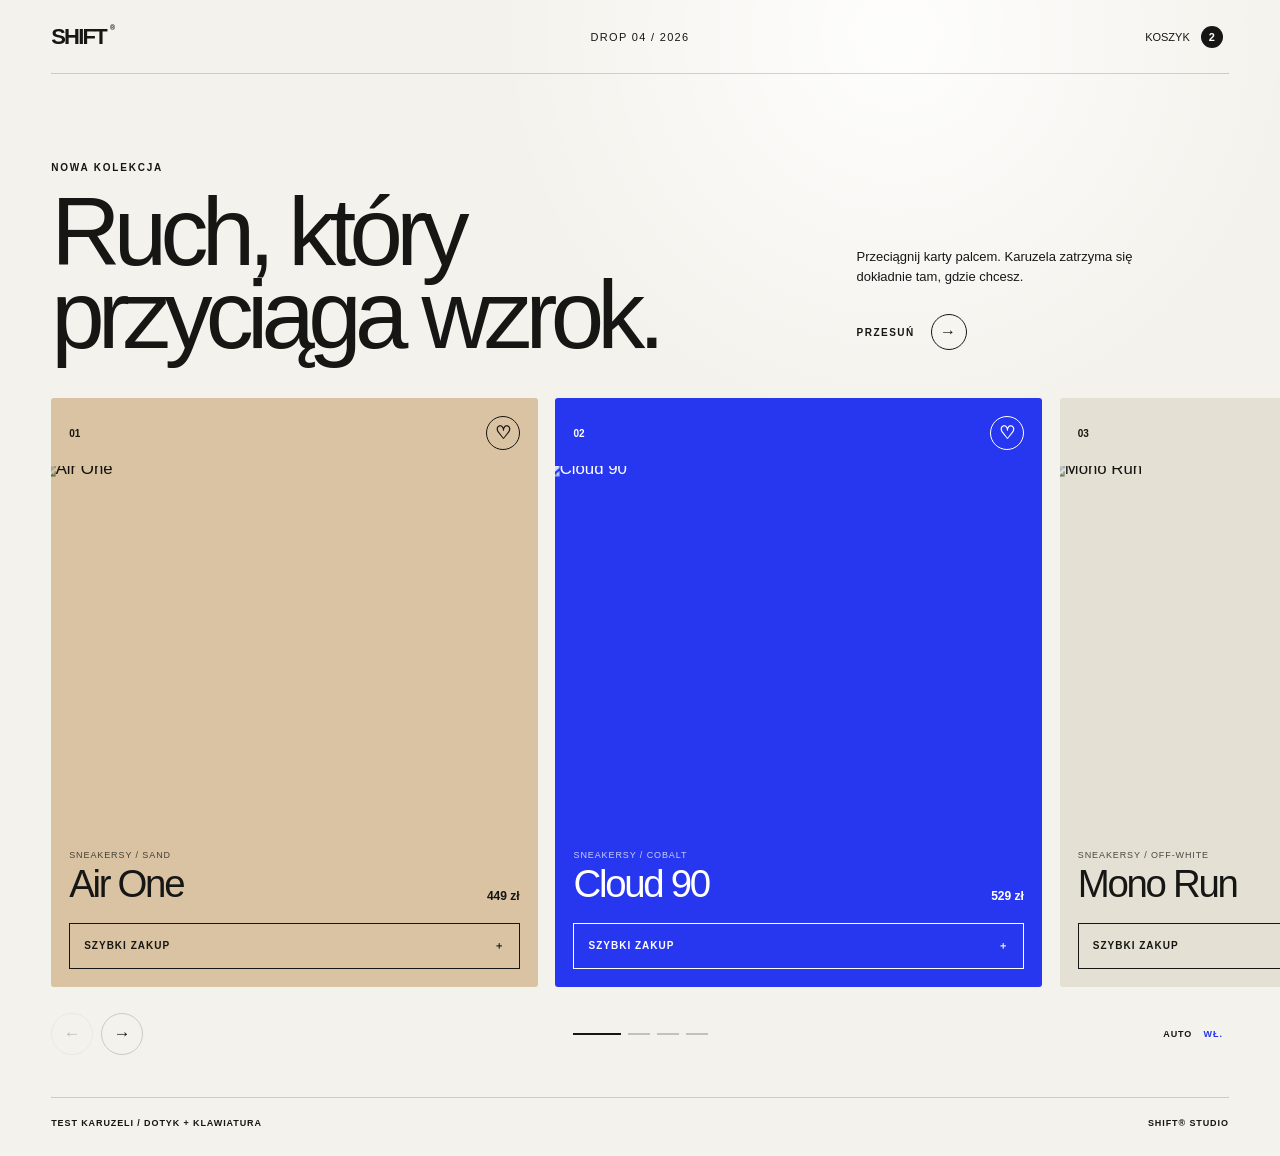
==== commit 71a5a1af: "Add files via upload" ====
--- a/index.html
+++ b/index.html
@@ -64,7 +64,7 @@
             <button id="next" type="button" aria-label="Następny produkt">→</button>
           </div>
           <div class="progress" id="progress" aria-label="Wybór produktu"></div>
-          <button id="autoplay" type="button" class="autoplay" aria-pressed="false">Auto <span>Wył.</span></button>
+          <button id="autoplay" type="button" class="autoplay on" aria-pressed="true">Auto <span>Wł.</span></button>
         </div>
       </section>
 
